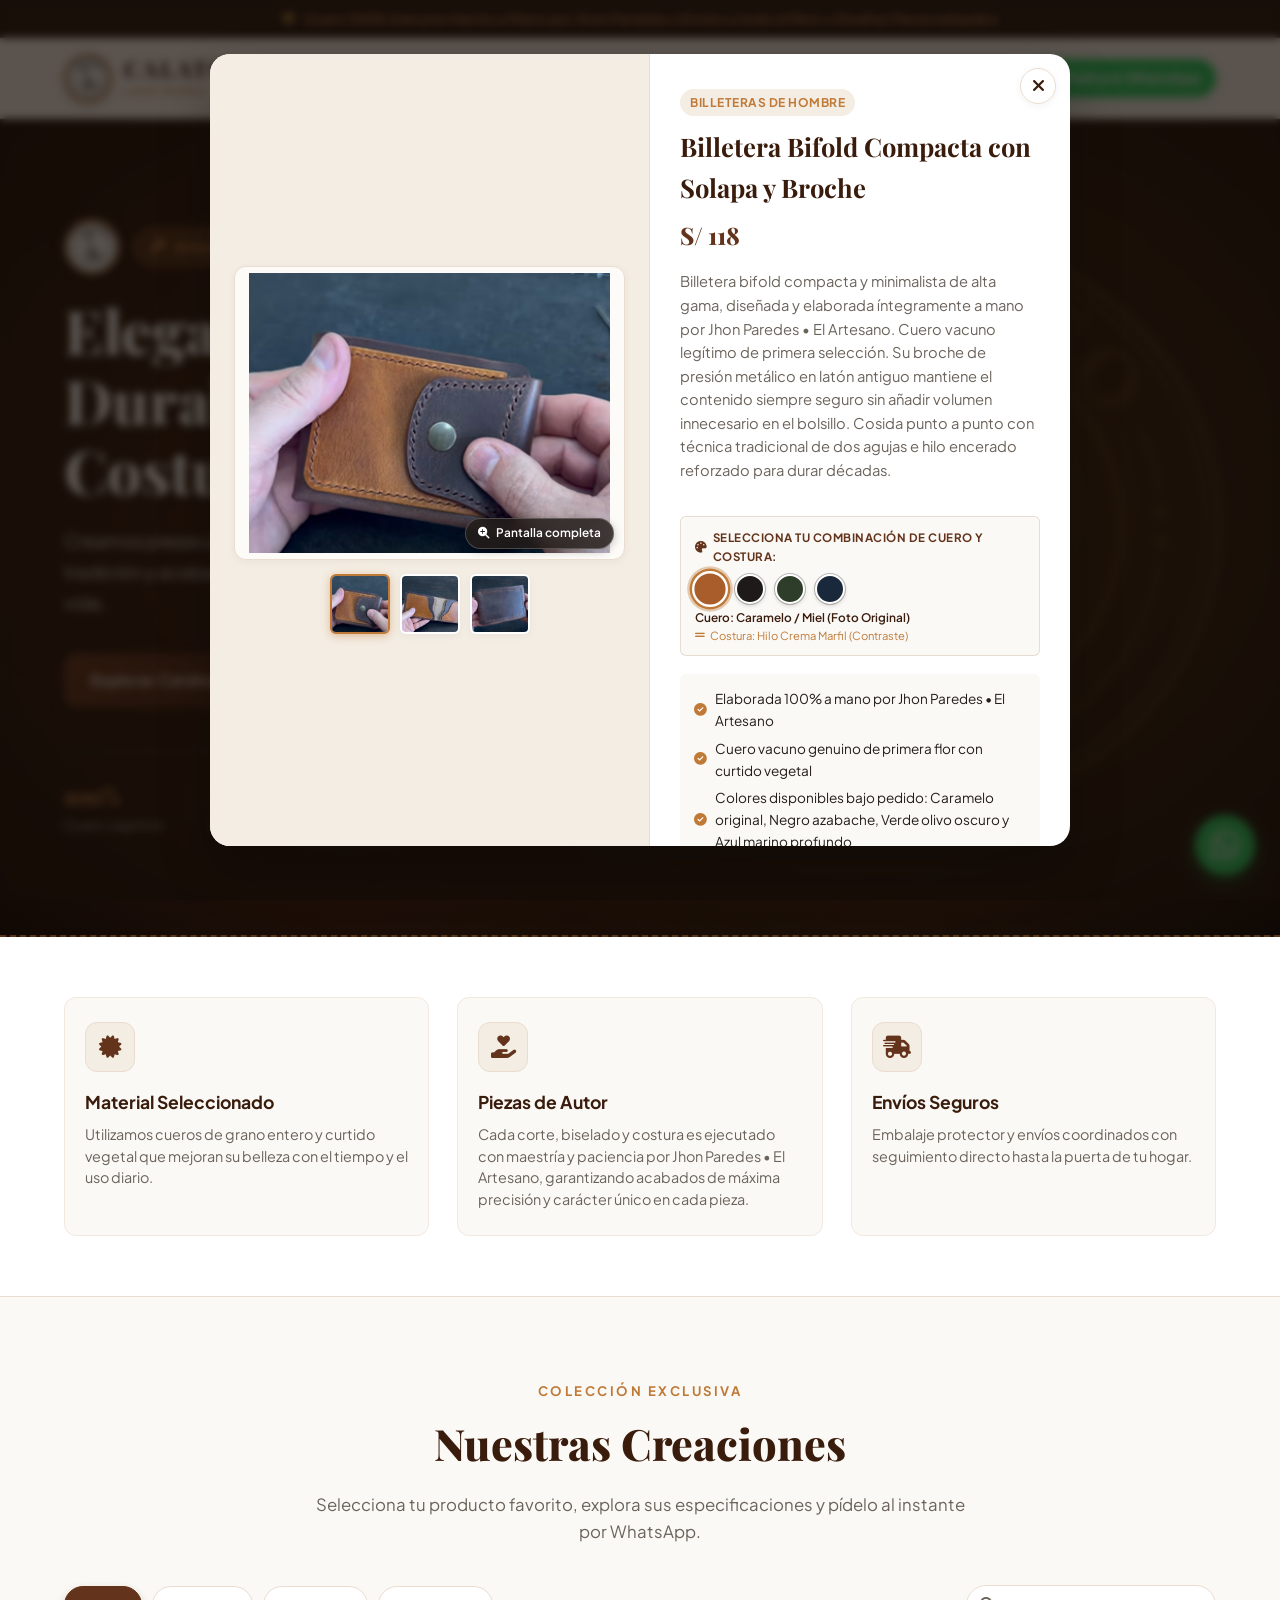
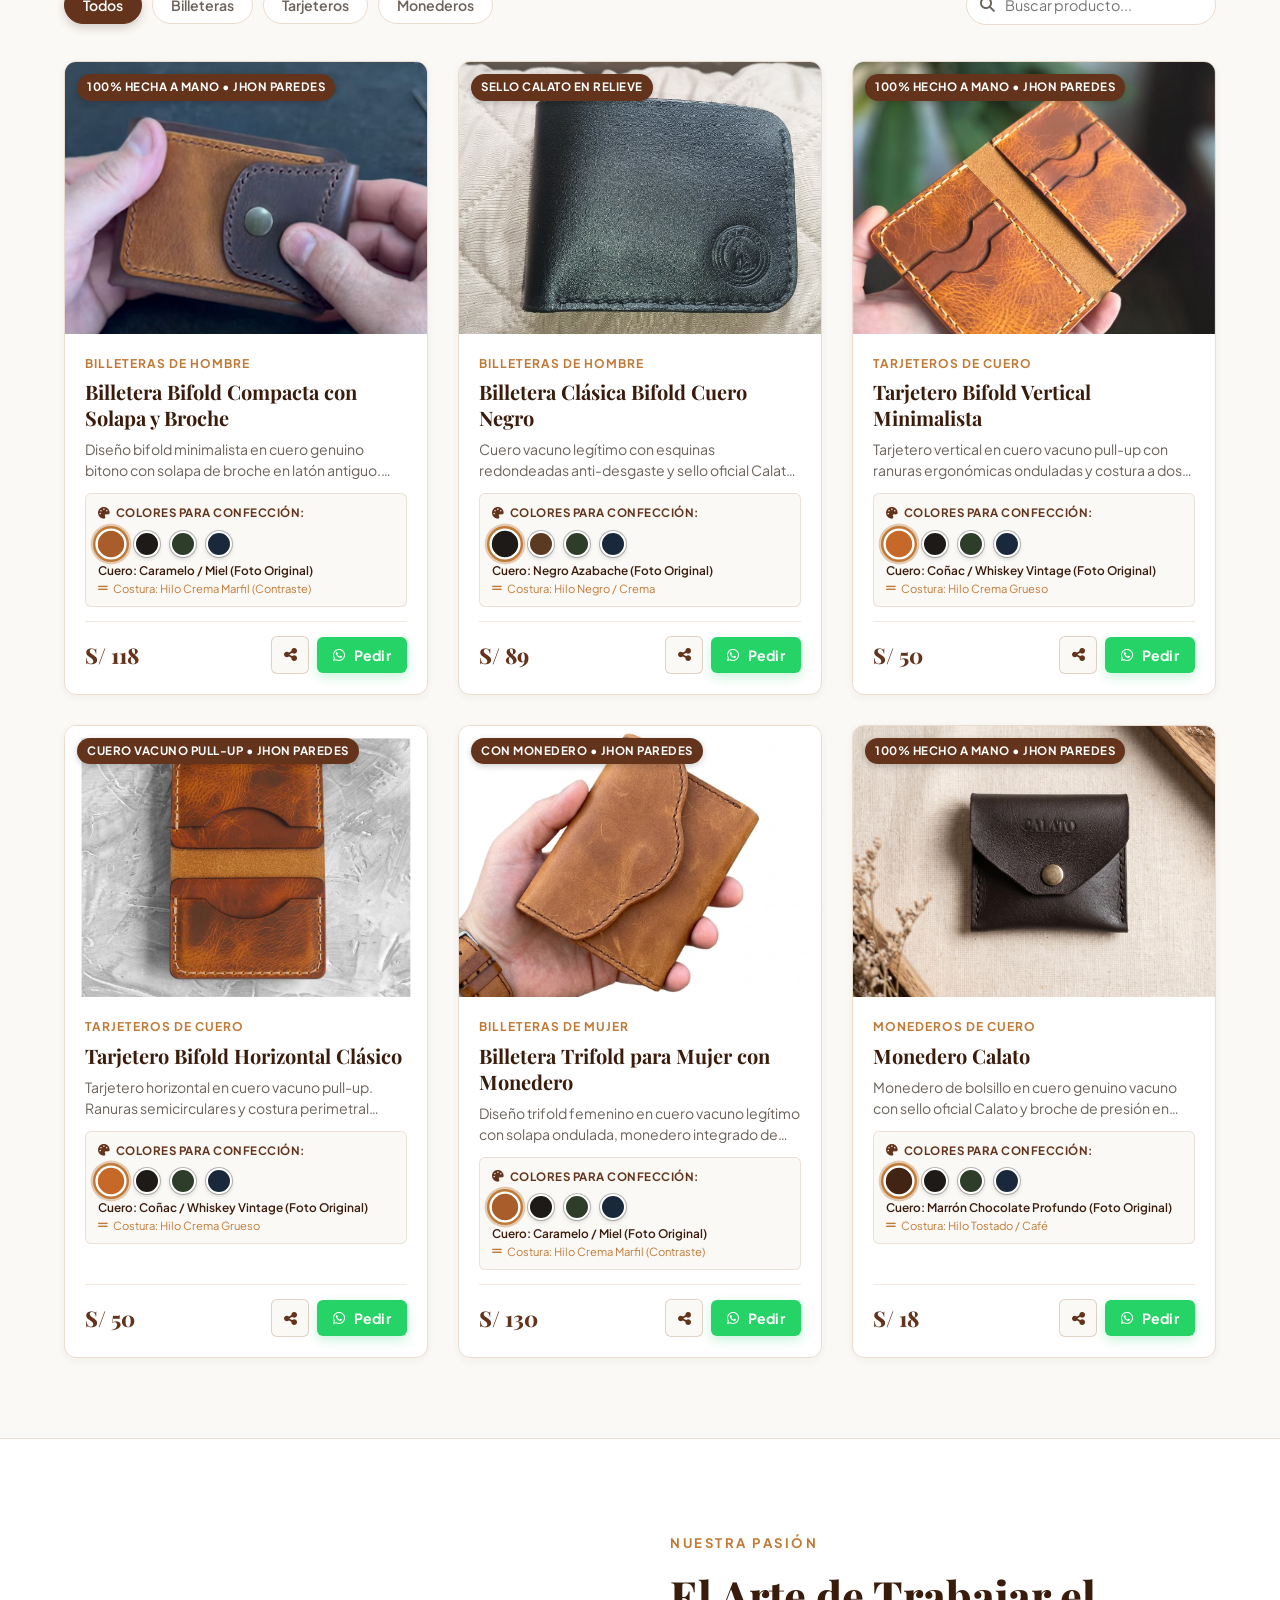
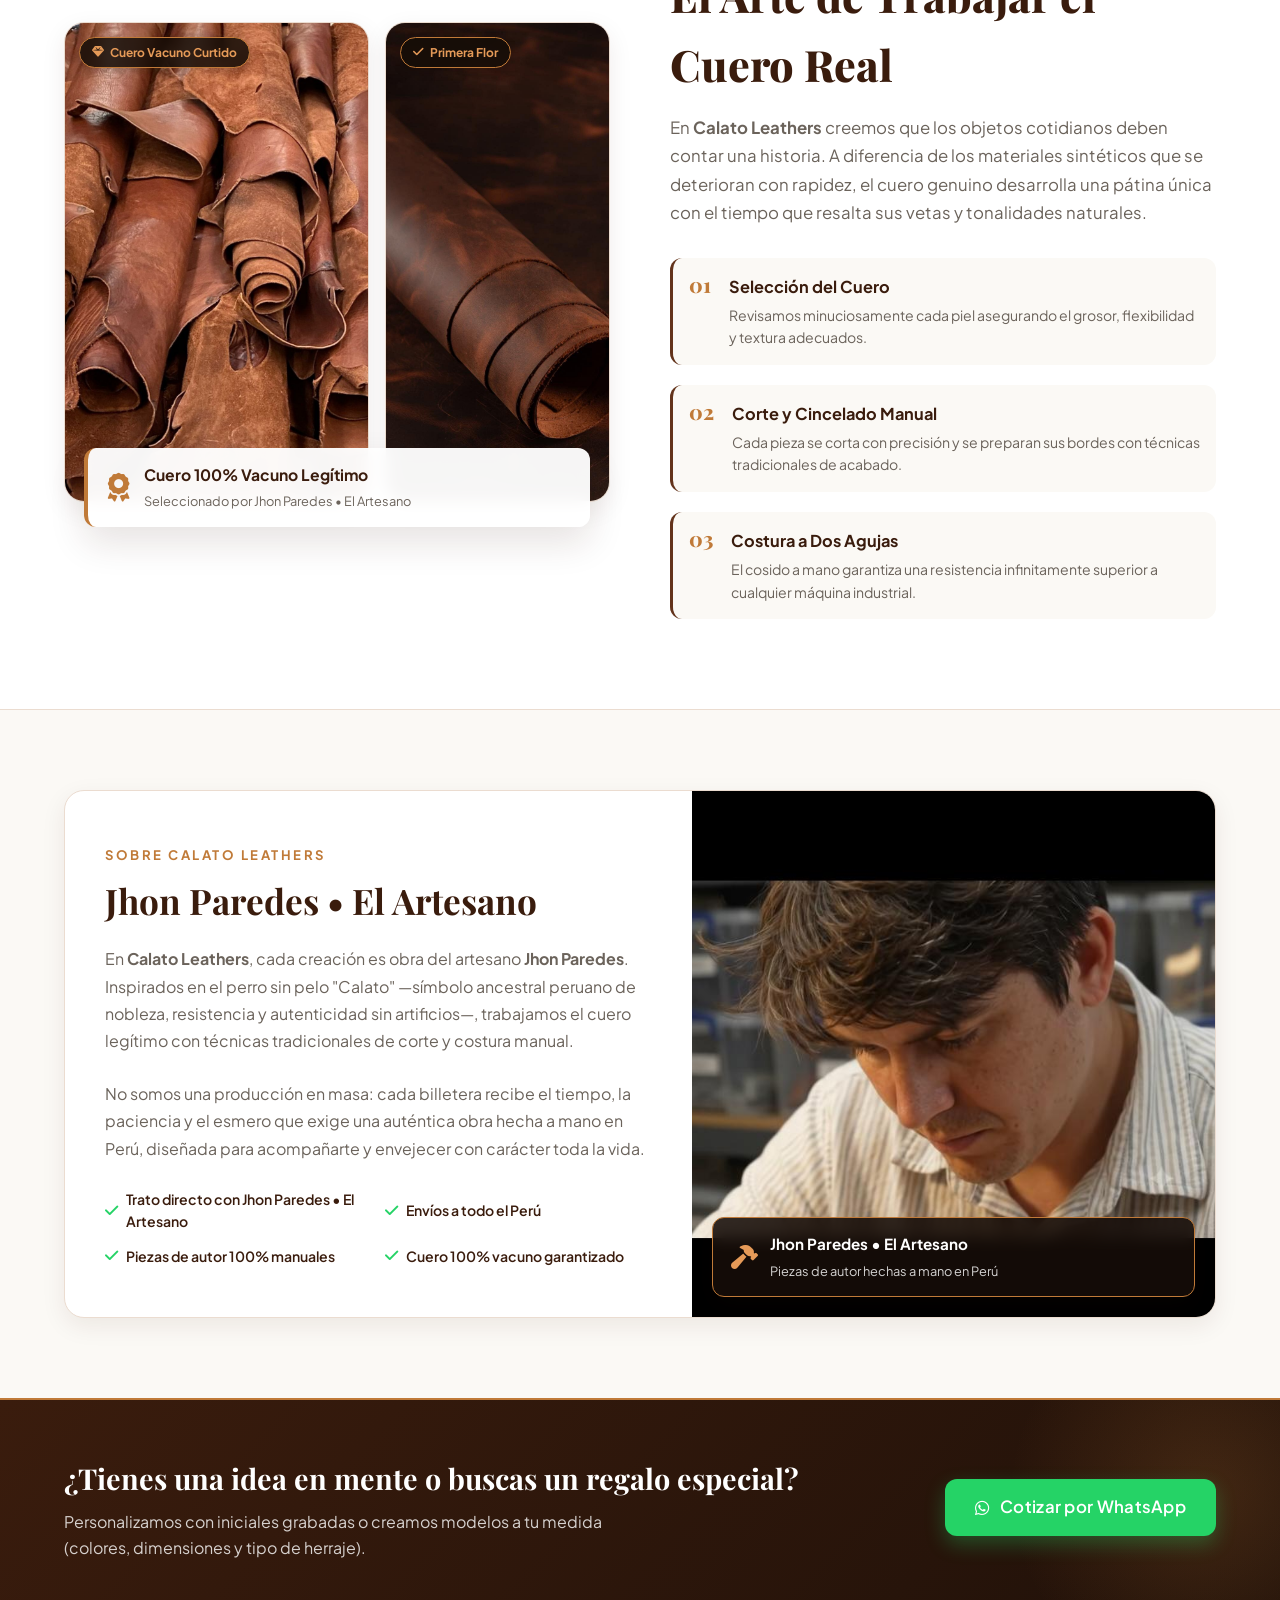
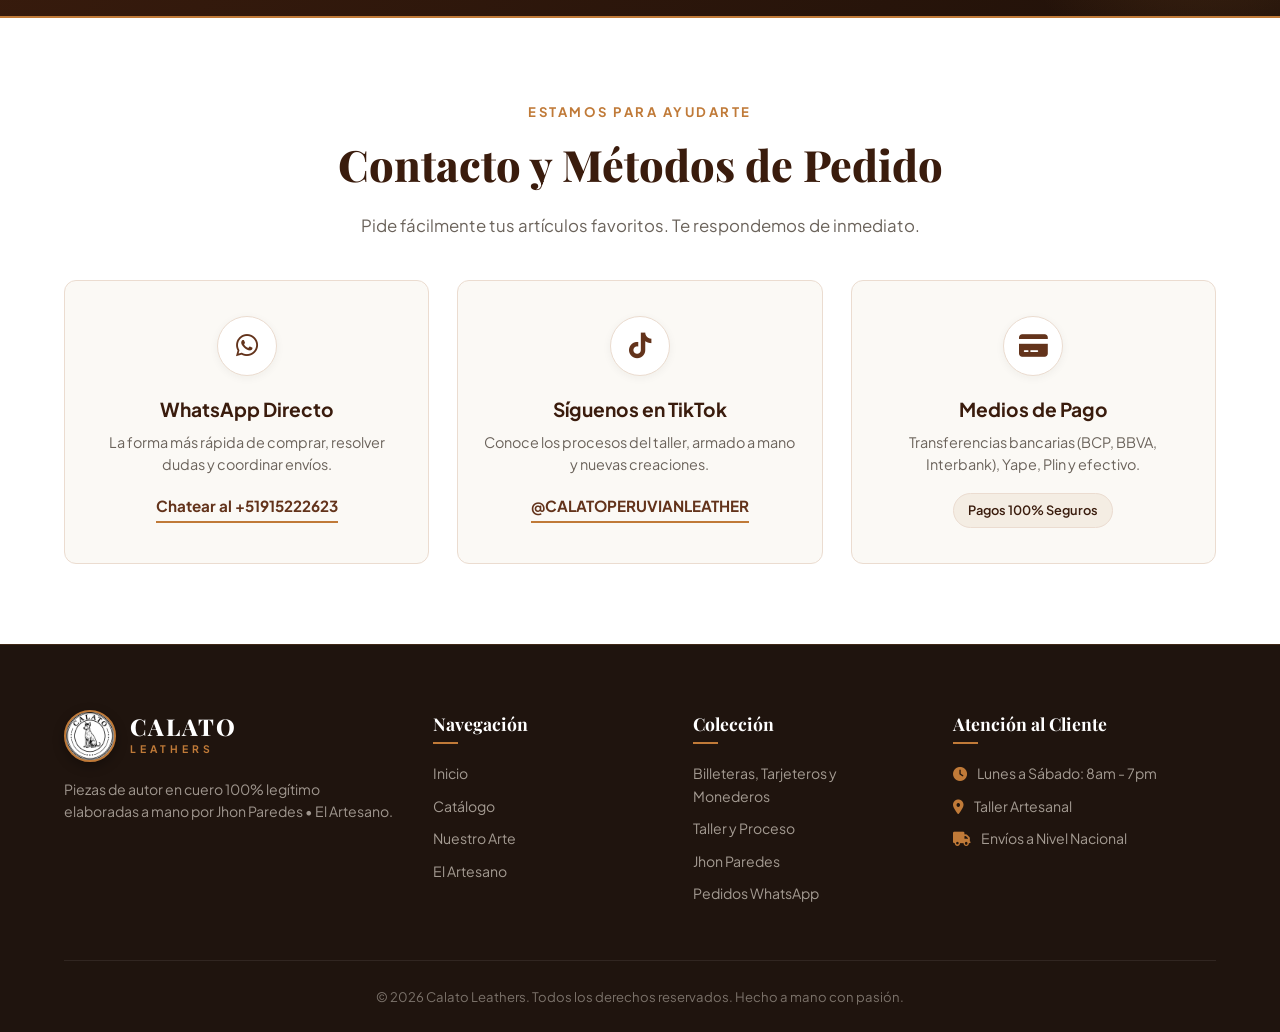
==== producto/billetera-bifold-broche/index.html @ fbdff656 "Quitar emblema de og:image en index.html y agregar paginas de producto con foto real para WhatsApp" ====
<!DOCTYPE html>
<html lang="es">
<head>
  <meta charset="UTF-8">
  <meta name="viewport" content="width=device-width, initial-scale=1.0">
  <title>Billetera Bifold Compacta con Solapa y Broche | Calato Leathers</title>
  <meta name="description" content="Diseño bifold minimalista en cuero genuino bitono con solapa de broche en latón antiguo. Hecha 100% a mano por Jhon Paredes • El Artesano. • Precio: S/ 118">

  <!-- Open Graph para WhatsApp y Redes Sociales con la FOTO REAL DEL PRODUCTO -->
  <meta property="og:type" content="product">
  <meta property="og:site_name" content="Calato Leathers">
  <meta property="og:title" content="Billetera Bifold Compacta con Solapa y Broche • Calato Leathers">
  <meta property="og:description" content="Diseño bifold minimalista en cuero genuino bitono con solapa de broche en latón antiguo. Hecha 100% a mano por Jhon Paredes • El Artesano. • Precio: S/ 118. Cuero 100% genuino hecho a mano por Jhon Paredes.">
  <meta property="og:image" content="https://jhonparedes-pyp.github.io/CalatoLeathers/assets/img/billetera-bifold-broche-frontal.png">
  <meta property="og:image:secure_url" content="https://jhonparedes-pyp.github.io/CalatoLeathers/assets/img/billetera-bifold-broche-frontal.png">
  <meta property="og:image:type" content="image/png">
  <meta property="og:image:alt" content="Billetera Bifold Compacta con Solapa y Broche">
  <meta property="og:url" content="https://jhonparedes-pyp.github.io/CalatoLeathers/producto/billetera-bifold-broche/">

  <!-- Twitter Cards -->
  <meta name="twitter:card" content="summary_large_image">
  <meta name="twitter:title" content="Billetera Bifold Compacta con Solapa y Broche • Calato Leathers">
  <meta name="twitter:description" content="Diseño bifold minimalista en cuero genuino bitono con solapa de broche en latón antiguo. Hecha 100% a mano por Jhon Paredes • El Artesano. • Precio: S/ 118">
  <meta name="twitter:image" content="https://jhonparedes-pyp.github.io/CalatoLeathers/assets/img/billetera-bifold-broche-frontal.png">

  <link rel="icon" type="image/jpeg" href="https://jhonparedes-pyp.github.io/CalatoLeathers/assets/img/logo-calato.jpg">

  <!-- Redirección automática inmediata al producto en la tienda -->
  <meta http-equiv="refresh" content="0; url=../../?producto=billetera-bifold-broche">
  <script>
    window.location.replace("../../?producto=billetera-bifold-broche");
  </script>
  <style>
    body {
      font-family: -apple-system, BlinkMacSystemFont, "Segoe UI", Roboto, sans-serif;
      background: #FAF7F2;
      color: #2C221E;
      display: flex;
      flex-direction: column;
      align-items: center;
      justify-content: center;
      min-height: 100vh;
      margin: 0;
      padding: 20px;
      box-sizing: border-box;
      text-align: center;
    }
    .card {
      background: white;
      border-radius: 16px;
      padding: 24px;
      max-width: 380px;
      box-shadow: 0 10px 25px rgba(0,0,0,0.08);
      border: 1px solid #EBE5DF;
    }
    img {
      max-width: 100%;
      height: auto;
      border-radius: 12px;
      margin-bottom: 16px;
    }
    h1 {
      font-size: 1.25rem;
      margin: 0 0 8px 0;
      color: #2C221E;
    }
    p {
      color: #6E6259;
      font-size: 0.95rem;
      margin: 0 0 16px 0;
    }
    .price {
      font-size: 1.4rem;
      font-weight: 700;
      color: #A85D2A;
      margin-bottom: 16px;
    }
    .btn {
      display: inline-block;
      background: #A85D2A;
      color: white;
      text-decoration: none;
      padding: 12px 24px;
      border-radius: 8px;
      font-weight: 600;
      transition: background 0.2s;
    }
    .btn:hover {
      background: #8F4C1F;
    }
  </style>
</head>
<body>
  <div class="card">
    <img src="https://jhonparedes-pyp.github.io/CalatoLeathers/assets/img/billetera-bifold-broche-frontal.png" alt="Billetera Bifold Compacta con Solapa y Broche">
    <h1>Billetera Bifold Compacta con Solapa y Broche</h1>
    <div class="price">S/ 118</div>
    <p>Diseño bifold minimalista en cuero genuino bitono con solapa de broche en latón antiguo. Hecha 100% a mano por Jhon Paredes • El Artesano.</p>
    <a class="btn" href="../../?producto=billetera-bifold-broche">Ver en Calato Leathers</a>
  </div>
</body>
</html>
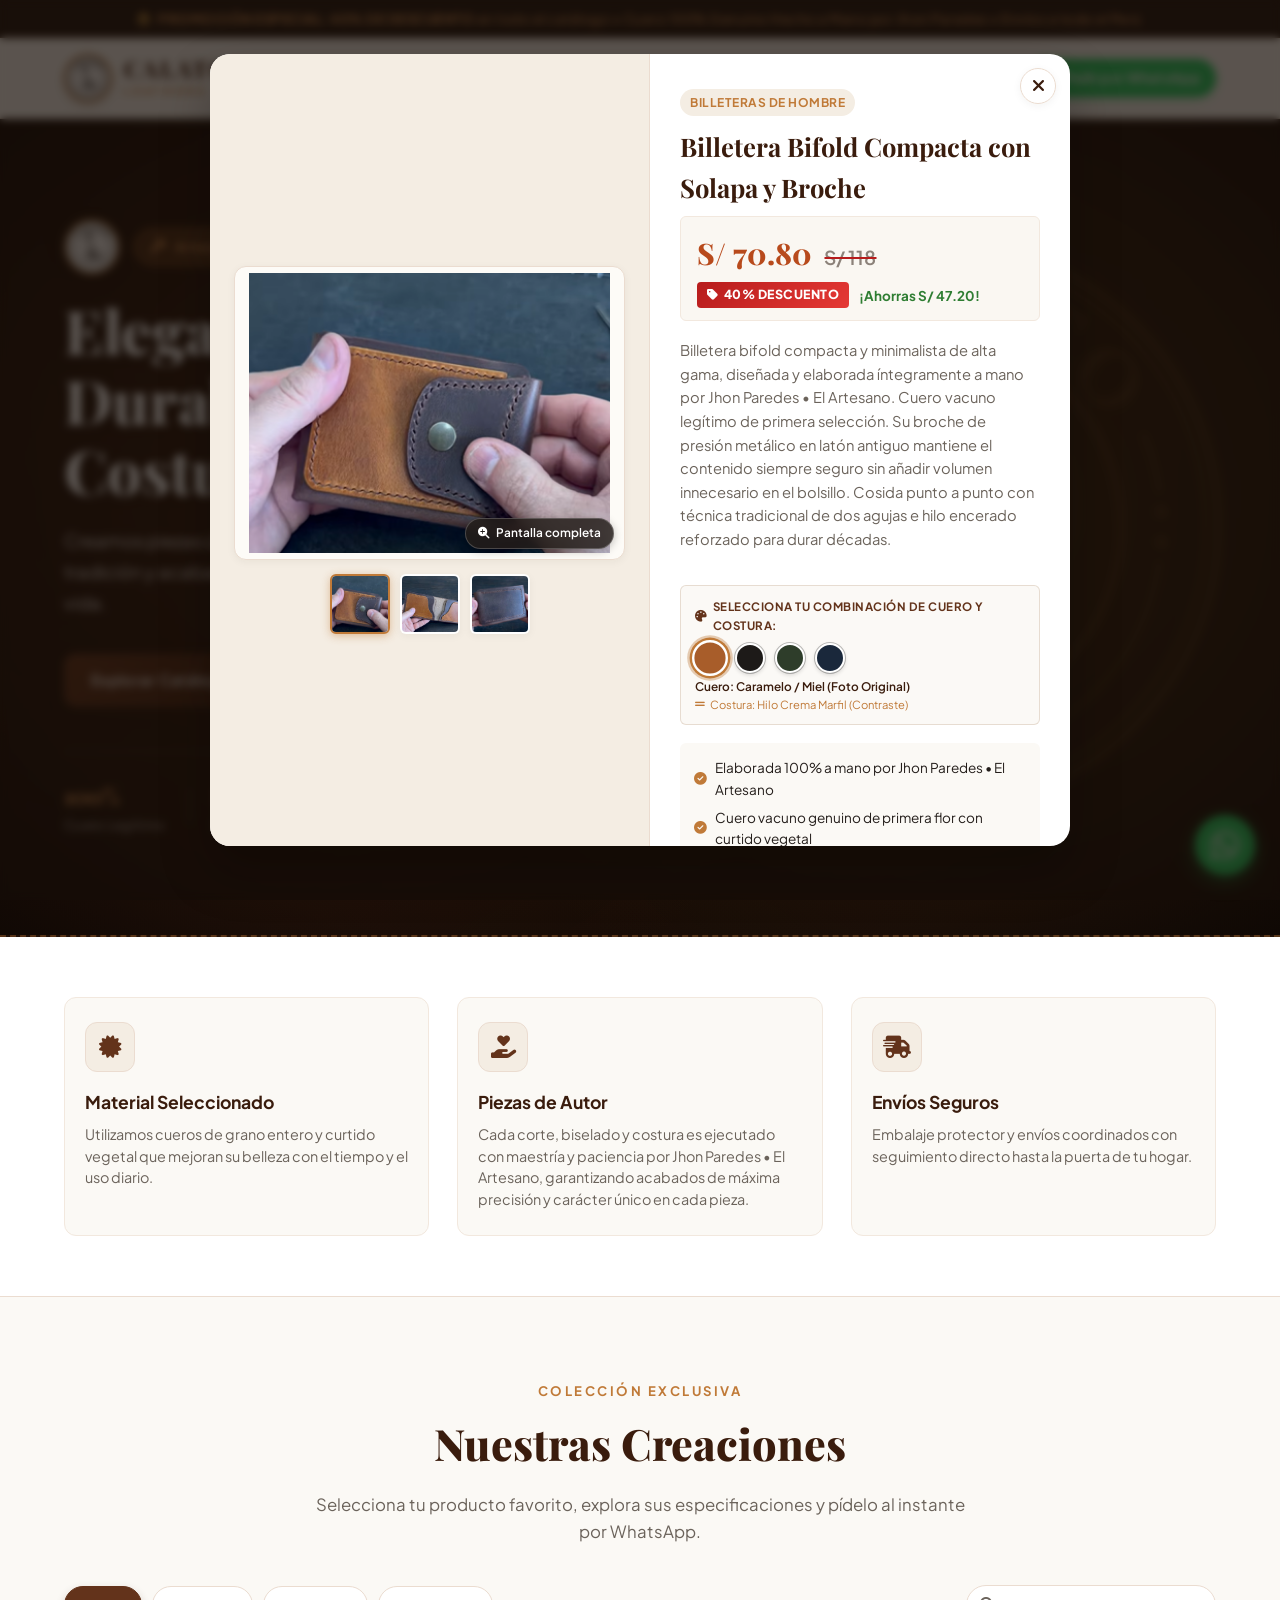
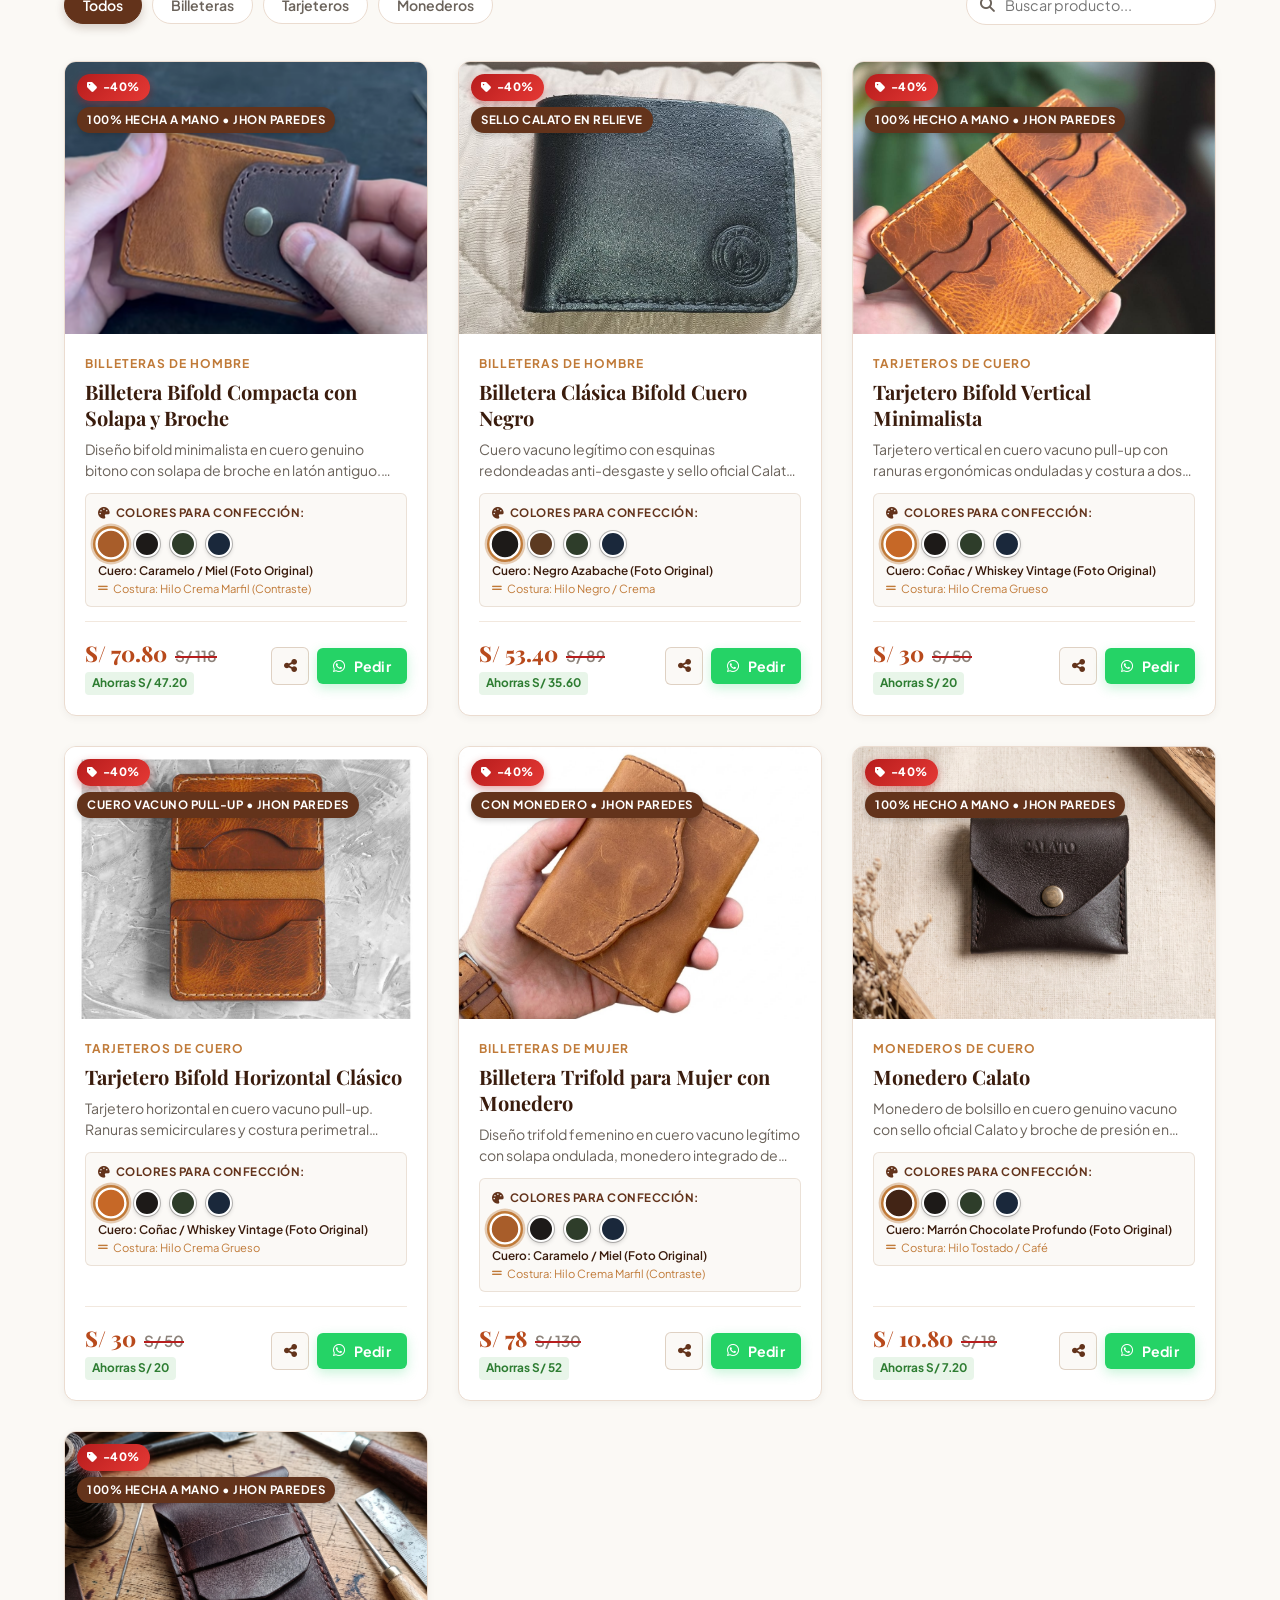
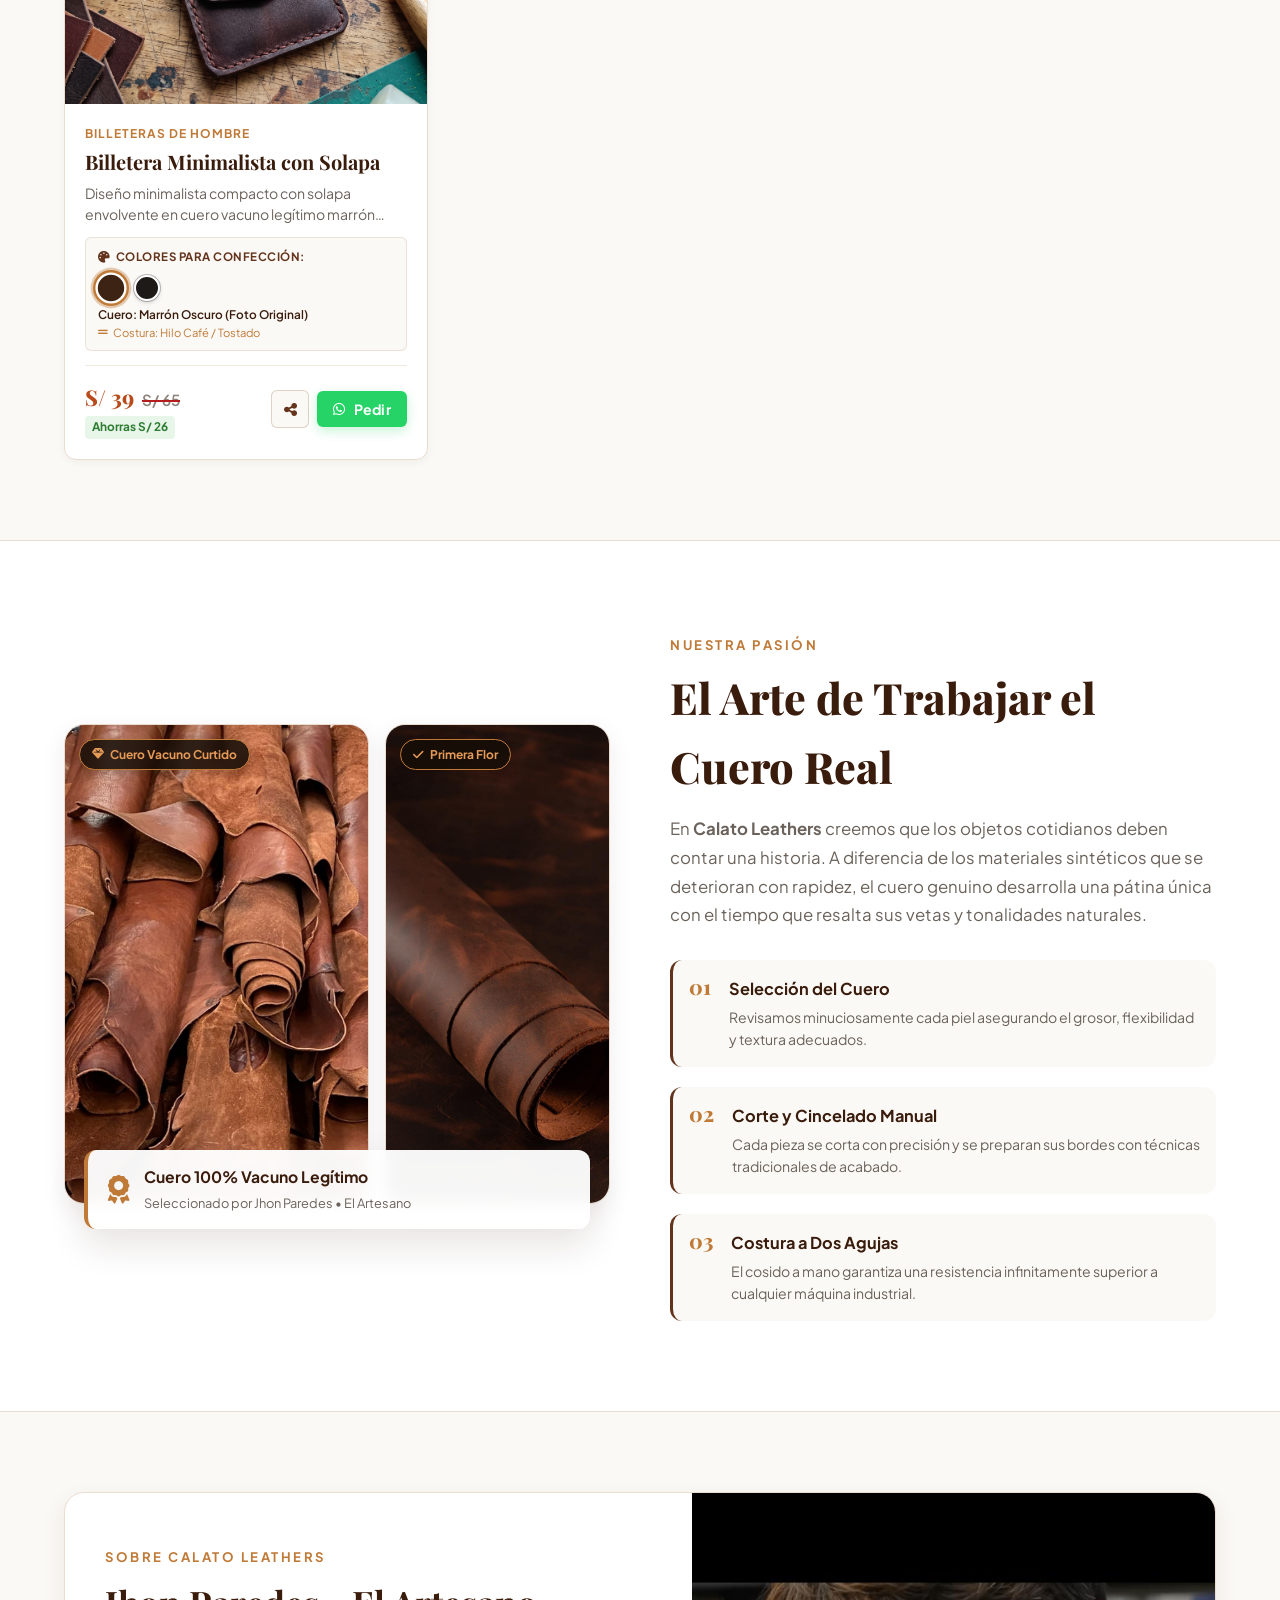
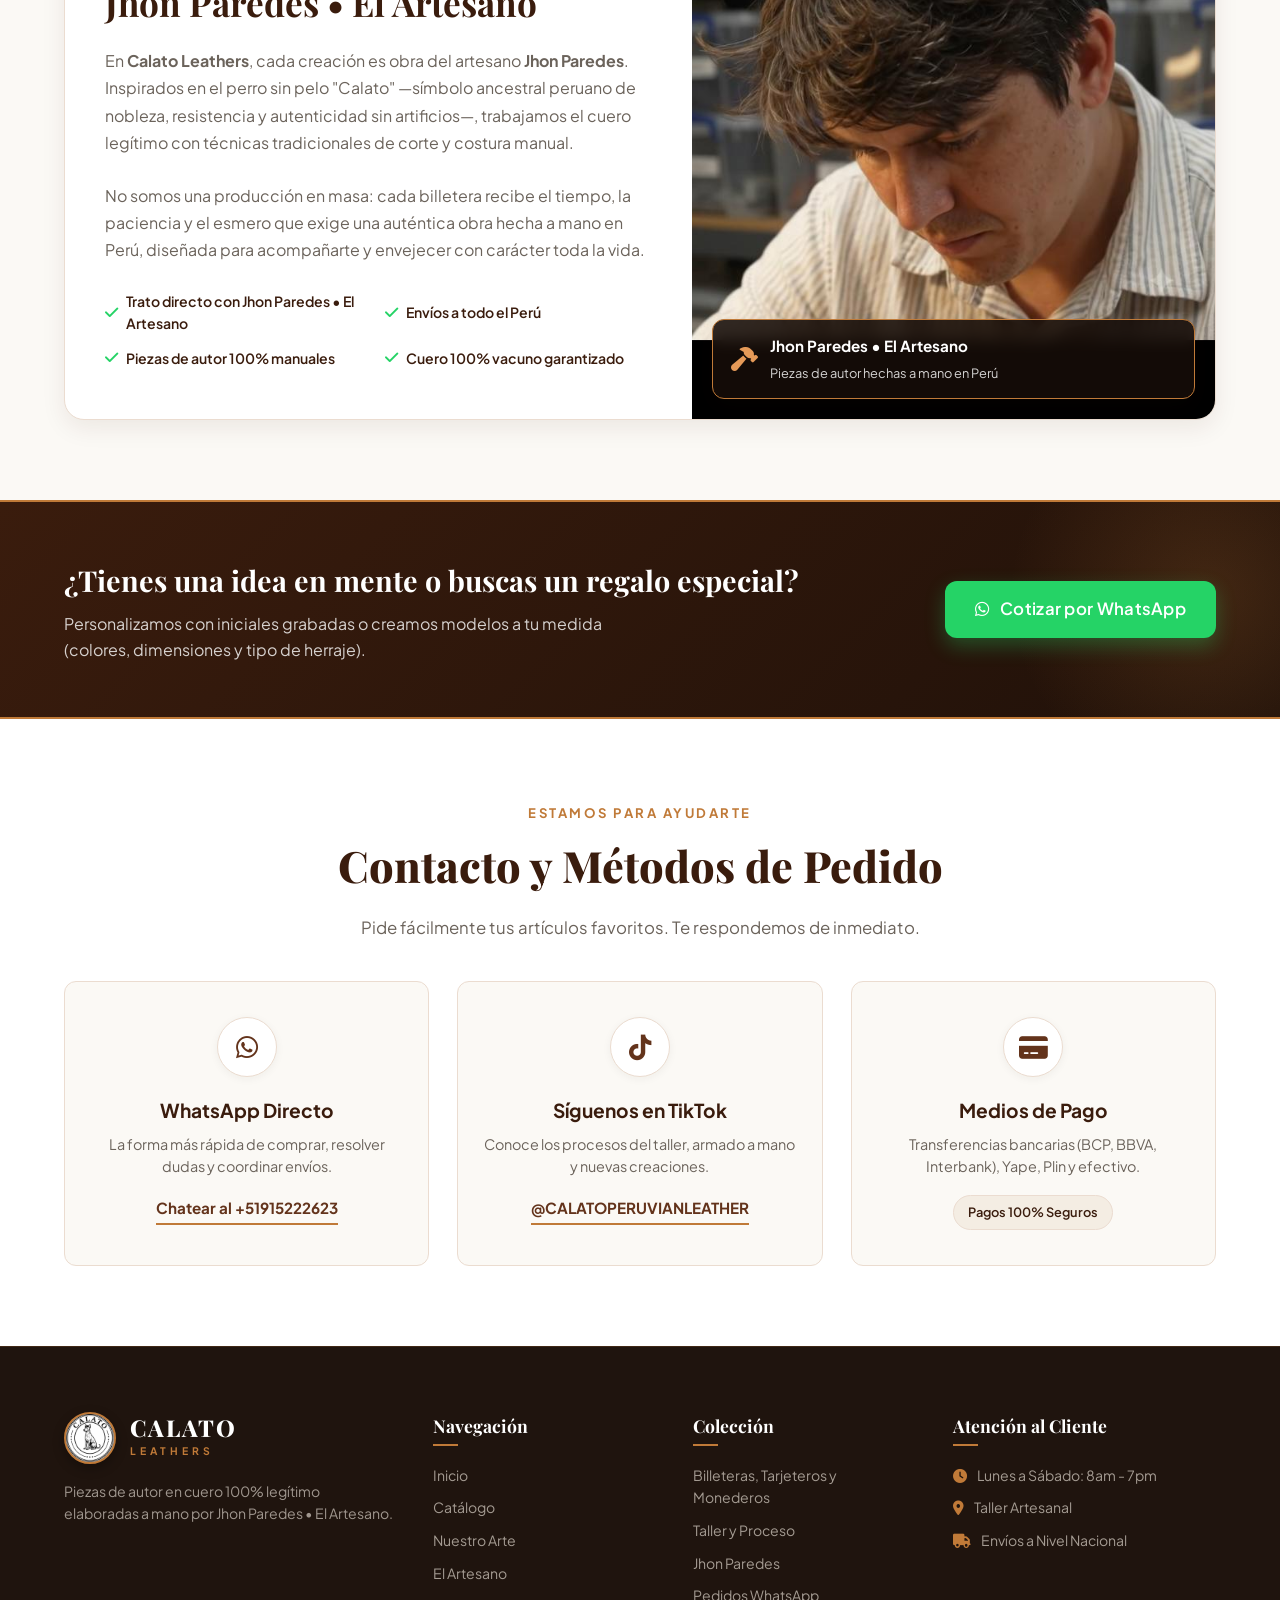
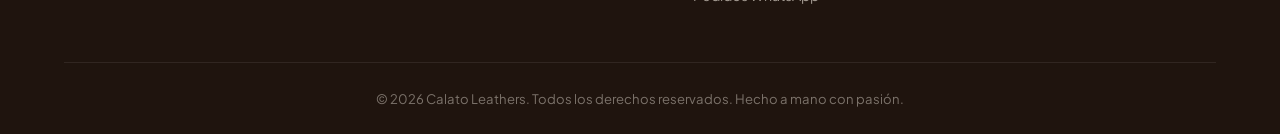
==== commit 1894edea: "Agregar nuevo producto Billetera Minimalista con Solapa e implementar campana 40% descuento con prec" ====
--- a/producto/billetera-bifold-broche/index.html
+++ b/producto/billetera-bifold-broche/index.html
@@ -4,13 +4,13 @@
   <meta charset="UTF-8">
   <meta name="viewport" content="width=device-width, initial-scale=1.0">
   <title>Billetera Bifold Compacta con Solapa y Broche | Calato Leathers</title>
-  <meta name="description" content="Diseño bifold minimalista en cuero genuino bitono con solapa de broche en latón antiguo. Hecha 100% a mano por Jhon Paredes • El Artesano. • Precio: S/ 118">
+  <meta name="description" content="Diseño bifold minimalista en cuero genuino bitono con solapa de broche en latón antiguo. Hecha 100% a mano por Jhon Paredes • El Artesano. • Oferta: S/ 70.8 (Antes S/ 118 - 40% DSCTO)">
 
   <!-- Open Graph para WhatsApp y Redes Sociales con la FOTO REAL DEL PRODUCTO -->
   <meta property="og:type" content="product">
   <meta property="og:site_name" content="Calato Leathers">
   <meta property="og:title" content="Billetera Bifold Compacta con Solapa y Broche • Calato Leathers">
-  <meta property="og:description" content="Diseño bifold minimalista en cuero genuino bitono con solapa de broche en latón antiguo. Hecha 100% a mano por Jhon Paredes • El Artesano. • Precio: S/ 118. Cuero 100% genuino hecho a mano por Jhon Paredes.">
+  <meta property="og:description" content="Diseño bifold minimalista en cuero genuino bitono con solapa de broche en latón antiguo. Hecha 100% a mano por Jhon Paredes • El Artesano. • Oferta: S/ 70.8 (Antes S/ 118 - 40% DSCTO). Cuero 100% genuino hecho a mano por Jhon Paredes.">
   <meta property="og:image" content="https://jhonparedes-pyp.github.io/CalatoLeathers/assets/img/billetera-bifold-broche-frontal.png">
   <meta property="og:image:secure_url" content="https://jhonparedes-pyp.github.io/CalatoLeathers/assets/img/billetera-bifold-broche-frontal.png">
   <meta property="og:image:type" content="image/png">
@@ -20,7 +20,7 @@
   <!-- Twitter Cards -->
   <meta name="twitter:card" content="summary_large_image">
   <meta name="twitter:title" content="Billetera Bifold Compacta con Solapa y Broche • Calato Leathers">
-  <meta name="twitter:description" content="Diseño bifold minimalista en cuero genuino bitono con solapa de broche en latón antiguo. Hecha 100% a mano por Jhon Paredes • El Artesano. • Precio: S/ 118">
+  <meta name="twitter:description" content="Diseño bifold minimalista en cuero genuino bitono con solapa de broche en latón antiguo. Hecha 100% a mano por Jhon Paredes • El Artesano. • Oferta: S/ 70.8 (Antes S/ 118 - 40% DSCTO)">
   <meta name="twitter:image" content="https://jhonparedes-pyp.github.io/CalatoLeathers/assets/img/billetera-bifold-broche-frontal.png">
 
   <link rel="icon" type="image/jpeg" href="https://jhonparedes-pyp.github.io/CalatoLeathers/assets/img/logo-calato.jpg">
@@ -52,6 +52,19 @@
       max-width: 380px;
       box-shadow: 0 10px 25px rgba(0,0,0,0.08);
       border: 1px solid #EBE5DF;
+      position: relative;
+    }
+    .badge {
+      position: absolute;
+      top: 16px;
+      left: 16px;
+      background: #B71C1C;
+      color: white;
+      font-weight: 800;
+      font-size: 0.75rem;
+      padding: 4px 10px;
+      border-radius: 20px;
+      letter-spacing: 0.5px;
     }
     img {
       max-width: 100%;
@@ -69,11 +82,23 @@
       font-size: 0.95rem;
       margin: 0 0 16px 0;
     }
-    .price {
-      font-size: 1.4rem;
-      font-weight: 700;
-      color: #A85D2A;
+    .pricing {
+      display: flex;
+      align-items: baseline;
+      justify-content: center;
+      gap: 10px;
       margin-bottom: 16px;
+    }
+    .price-curr {
+      font-size: 1.6rem;
+      font-weight: 800;
+      color: #B84A1C;
+    }
+    .price-orig {
+      font-size: 1.1rem;
+      color: #8C827A;
+      text-decoration: line-through;
+      font-weight: 600;
     }
     .btn {
       display: inline-block;
@@ -92,9 +117,13 @@
 </head>
 <body>
   <div class="card">
+    <span class="badge">-40% DSCTO</span>
     <img src="https://jhonparedes-pyp.github.io/CalatoLeathers/assets/img/billetera-bifold-broche-frontal.png" alt="Billetera Bifold Compacta con Solapa y Broche">
     <h1>Billetera Bifold Compacta con Solapa y Broche</h1>
-    <div class="price">S/ 118</div>
+    <div class="pricing">
+      <span class="price-curr">S/ 70.8</span>
+      <span class="price-orig">S/ 118</span>
+    </div>
     <p>Diseño bifold minimalista en cuero genuino bitono con solapa de broche en latón antiguo. Hecha 100% a mano por Jhon Paredes • El Artesano.</p>
     <a class="btn" href="../../?producto=billetera-bifold-broche">Ver en Calato Leathers</a>
   </div>
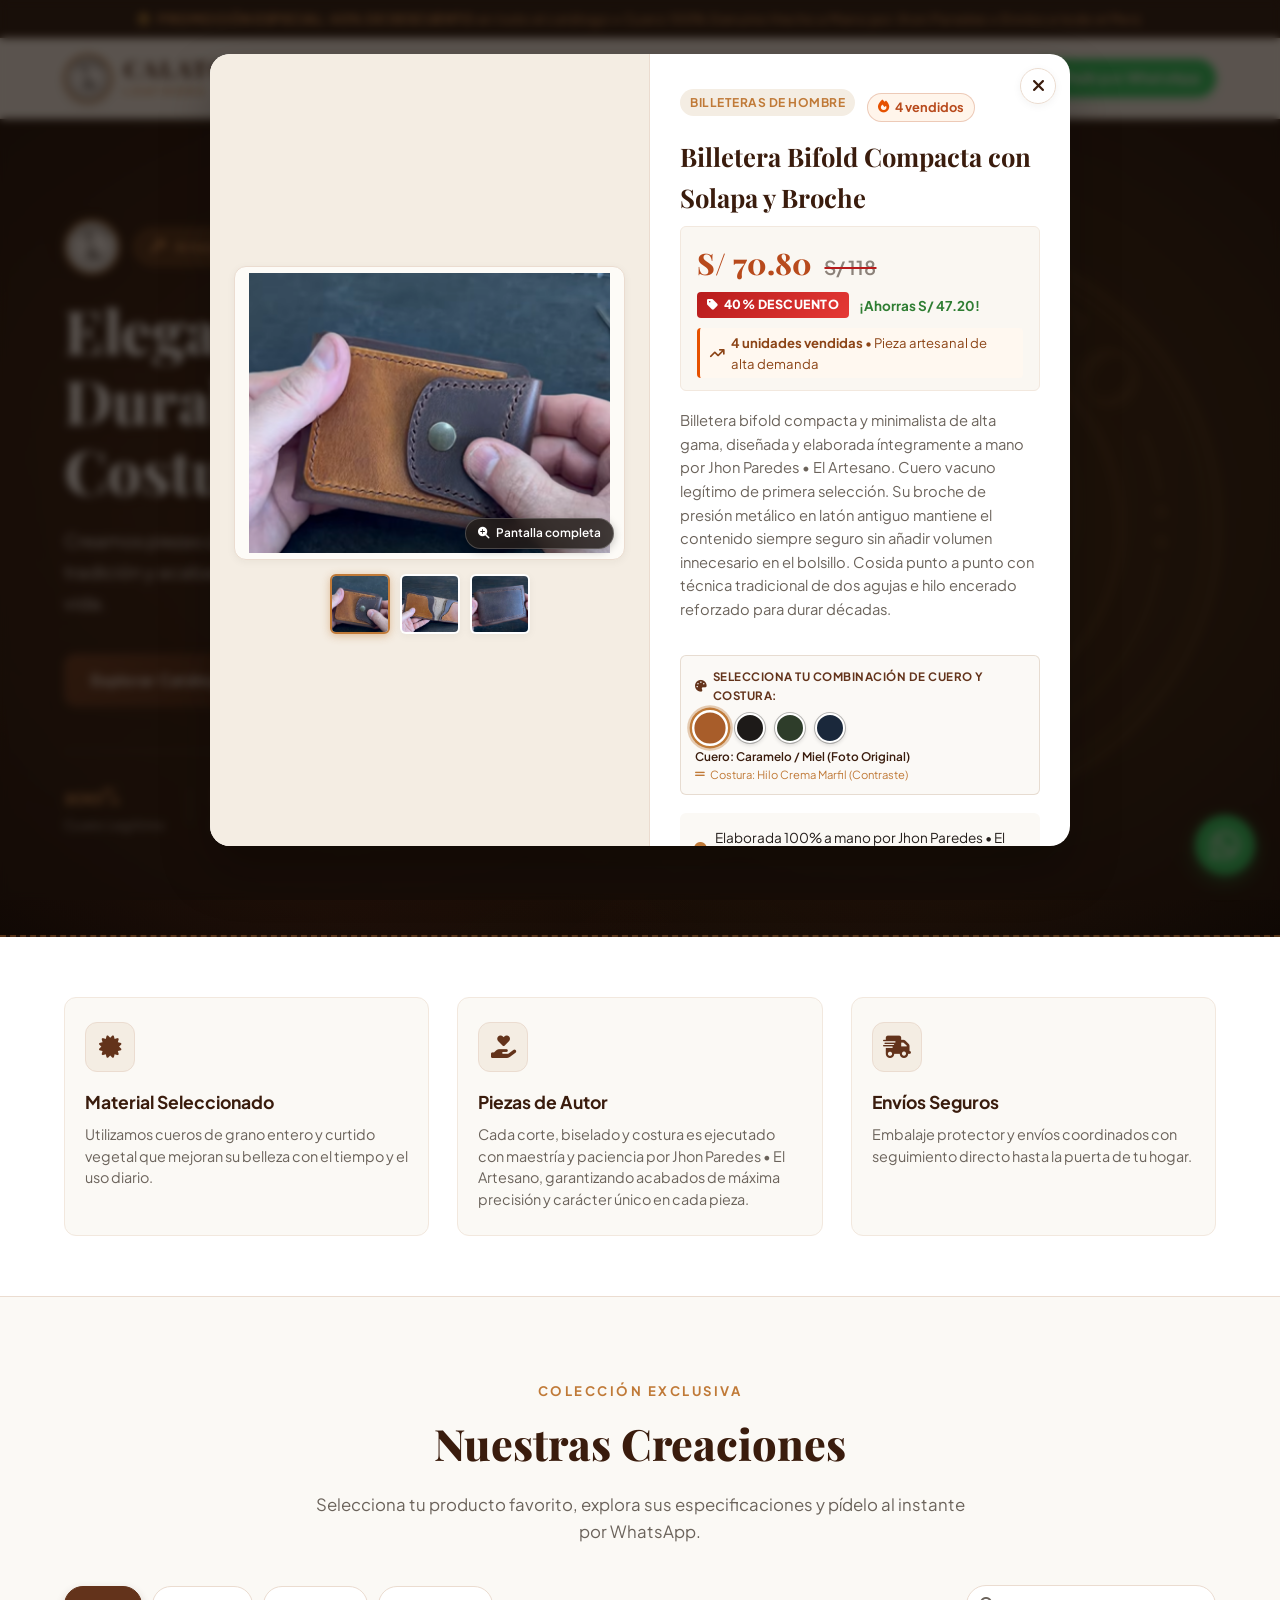
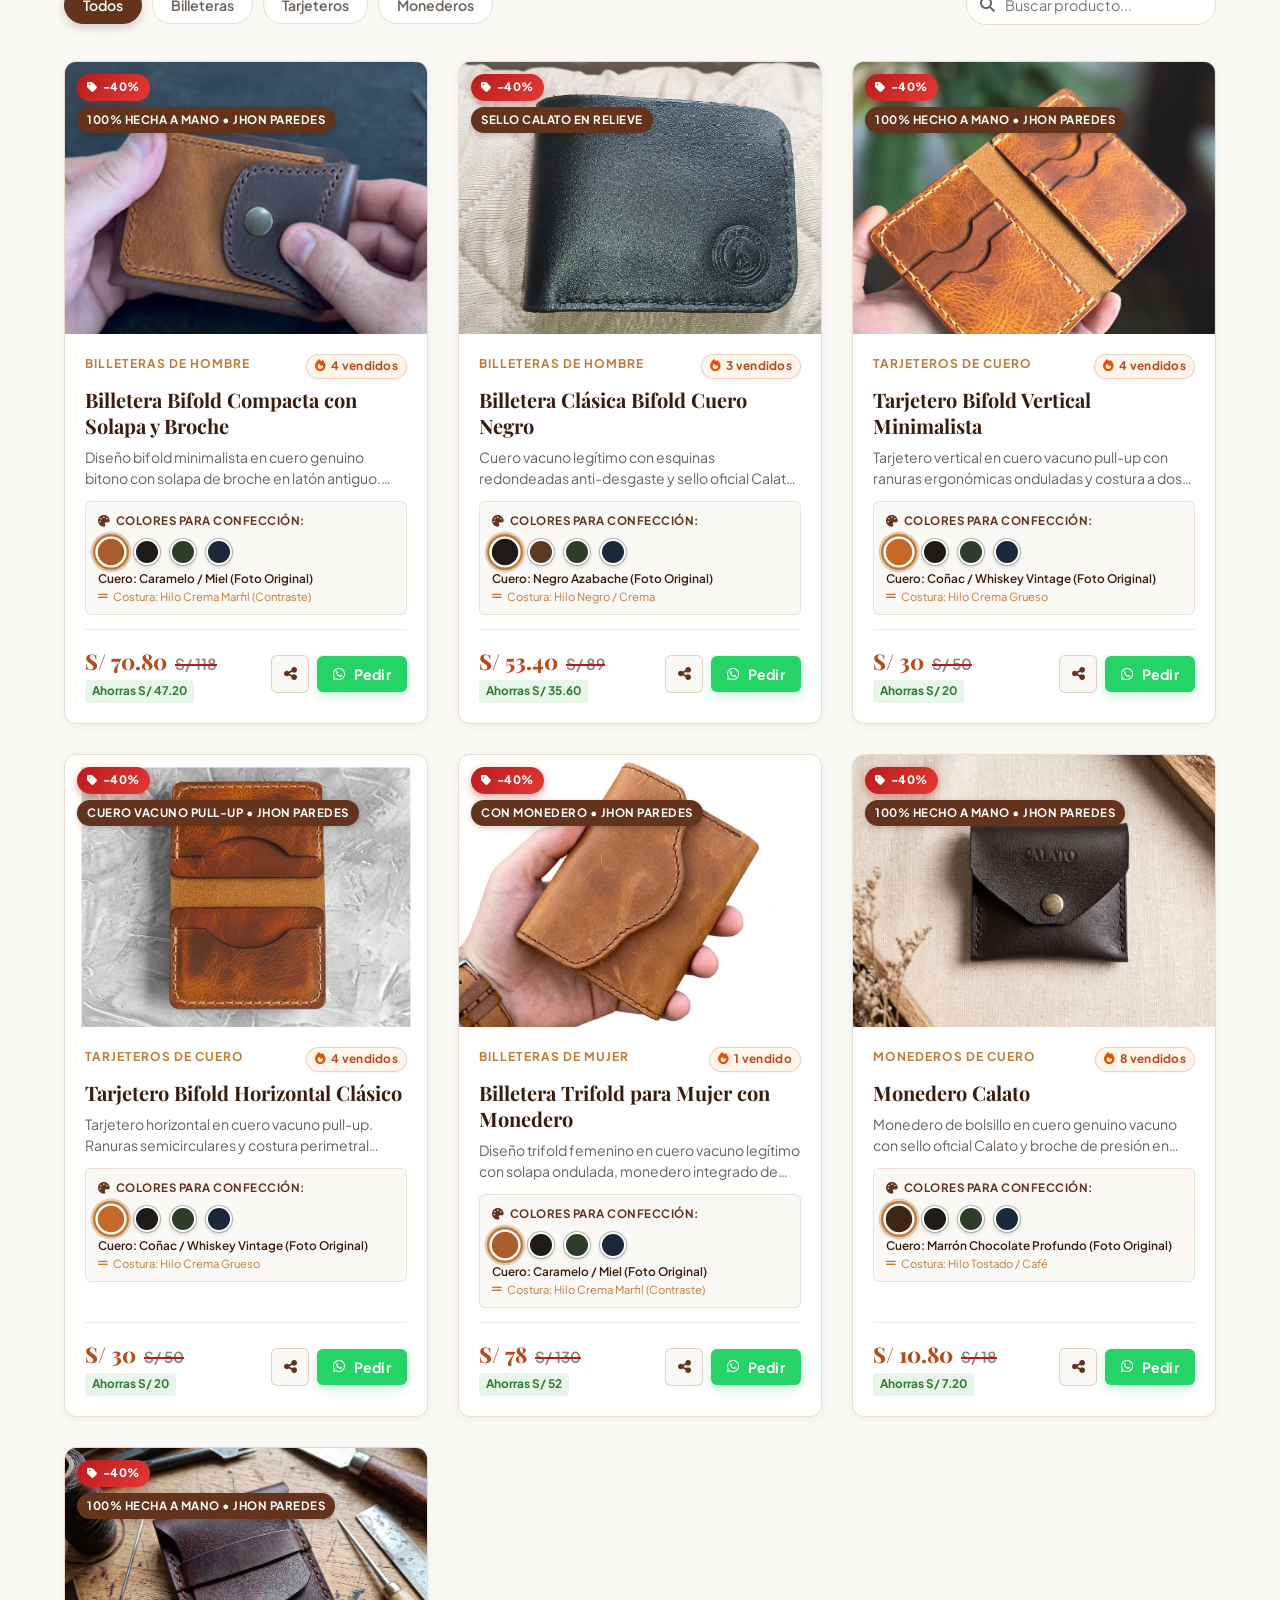
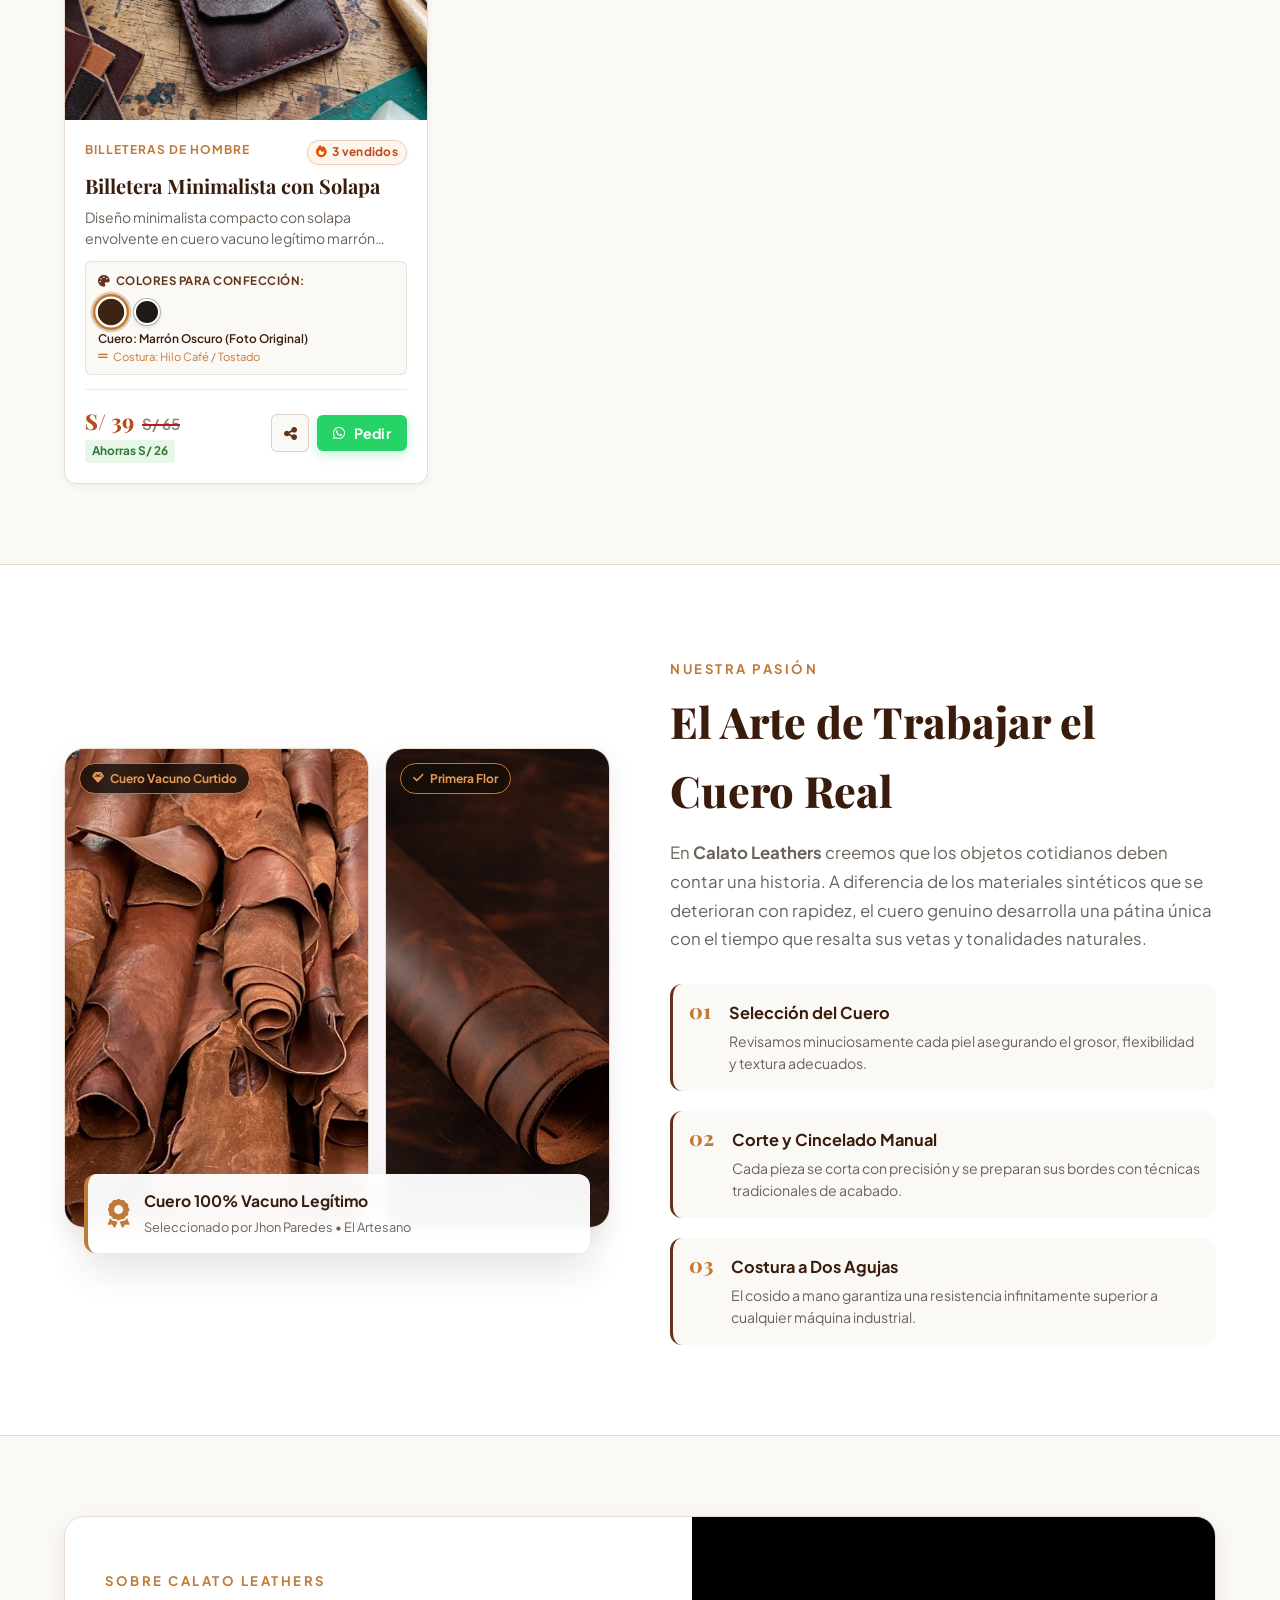
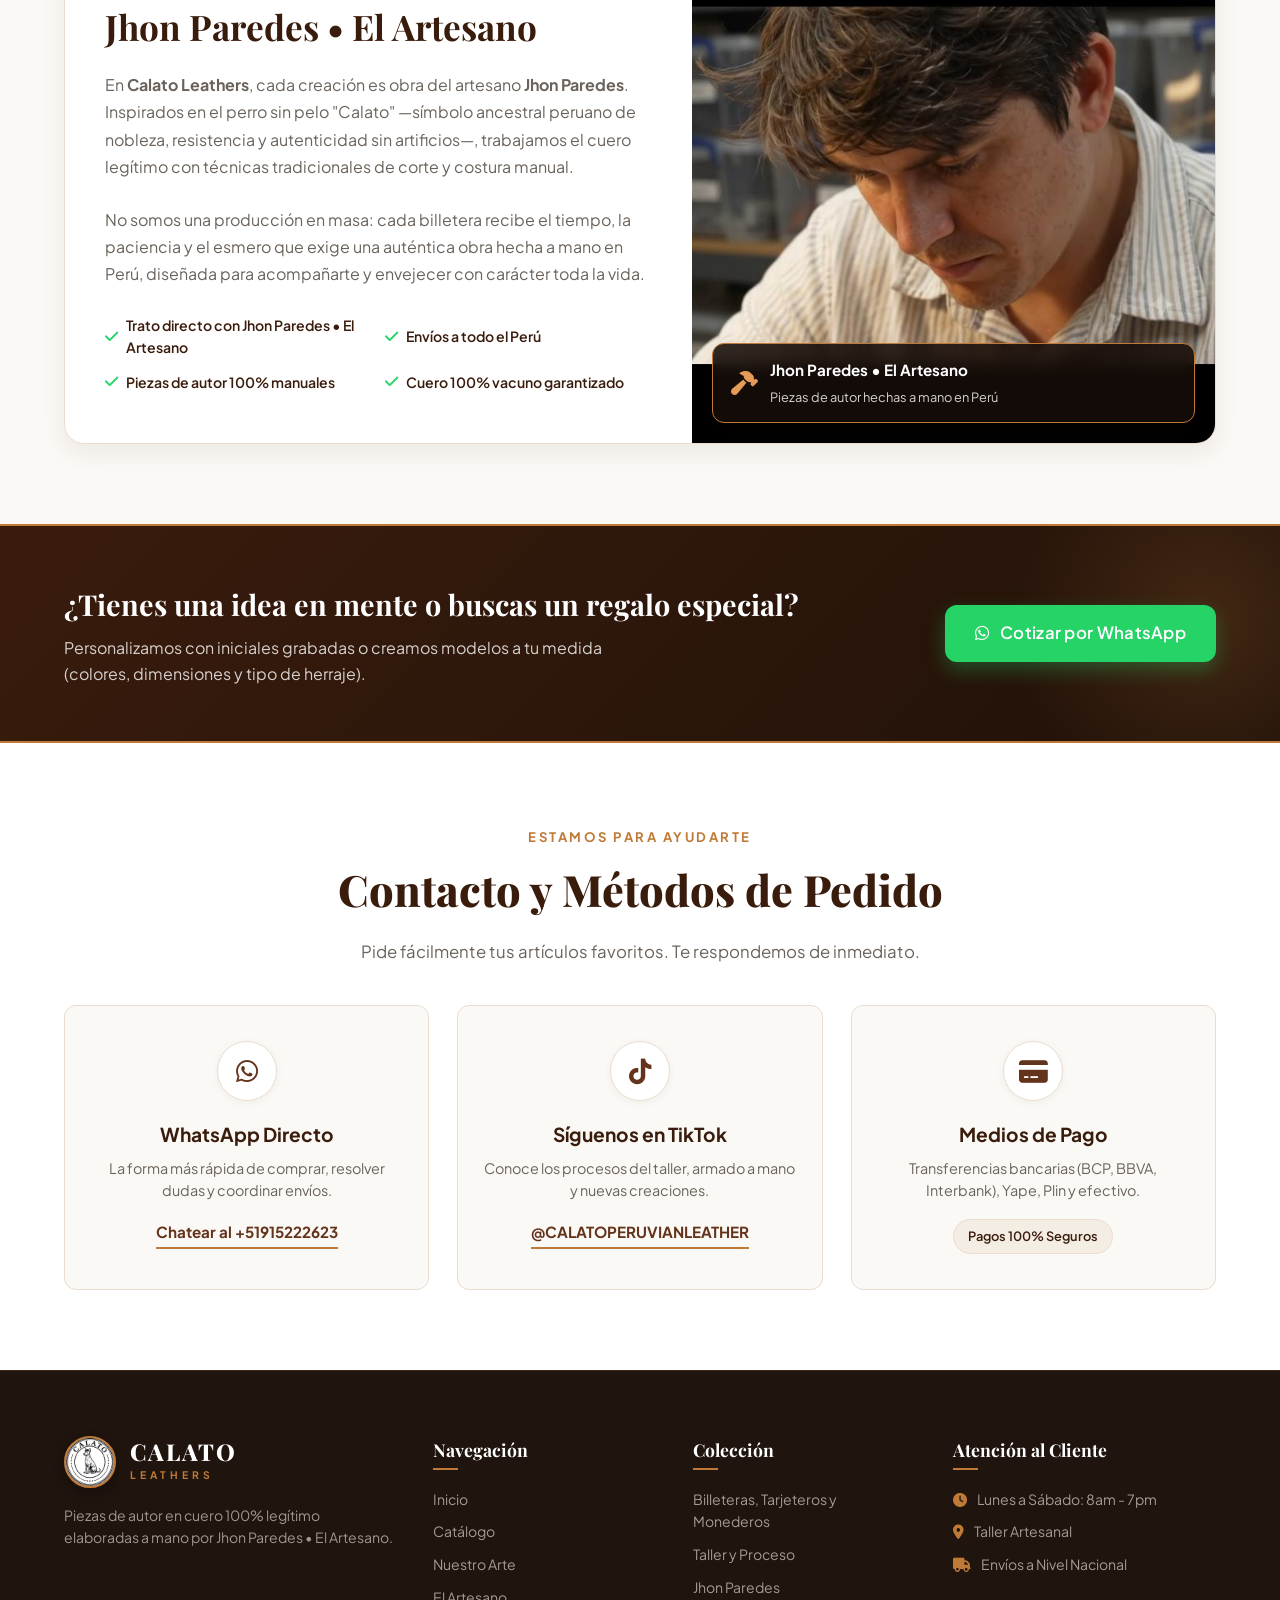
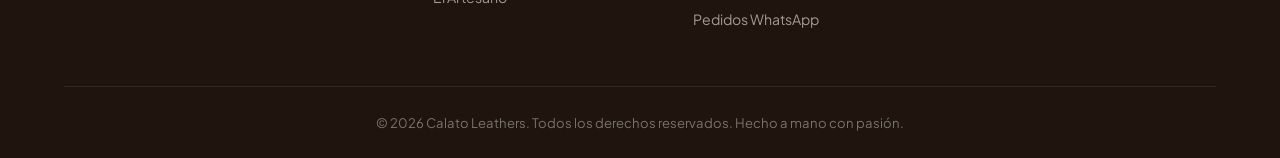
==== commit e059cf5c: "Agregar contador de ventas a un costado de cada producto como estrategia de prueba social" ====
--- a/producto/billetera-bifold-broche/index.html
+++ b/producto/billetera-bifold-broche/index.html
@@ -4,13 +4,13 @@
   <meta charset="UTF-8">
   <meta name="viewport" content="width=device-width, initial-scale=1.0">
   <title>Billetera Bifold Compacta con Solapa y Broche | Calato Leathers</title>
-  <meta name="description" content="Diseño bifold minimalista en cuero genuino bitono con solapa de broche en latón antiguo. Hecha 100% a mano por Jhon Paredes • El Artesano. • Oferta: S/ 70.8 (Antes S/ 118 - 40% DSCTO)">
+  <meta name="description" content="Diseño bifold minimalista en cuero genuino bitono con solapa de broche en latón antiguo. Hecha 100% a mano por Jhon Paredes • El Artesano. • Oferta: S/ 70.8 (Antes S/ 118 - 40% DSCTO) • 🔥 4 vendidos">
 
   <!-- Open Graph para WhatsApp y Redes Sociales con la FOTO REAL DEL PRODUCTO -->
   <meta property="og:type" content="product">
   <meta property="og:site_name" content="Calato Leathers">
   <meta property="og:title" content="Billetera Bifold Compacta con Solapa y Broche • Calato Leathers">
-  <meta property="og:description" content="Diseño bifold minimalista en cuero genuino bitono con solapa de broche en latón antiguo. Hecha 100% a mano por Jhon Paredes • El Artesano. • Oferta: S/ 70.8 (Antes S/ 118 - 40% DSCTO). Cuero 100% genuino hecho a mano por Jhon Paredes.">
+  <meta property="og:description" content="Diseño bifold minimalista en cuero genuino bitono con solapa de broche en latón antiguo. Hecha 100% a mano por Jhon Paredes • El Artesano. • Oferta: S/ 70.8 (Antes S/ 118 - 40% DSCTO) • 🔥 4 vendidos. Cuero 100% genuino hecho a mano por Jhon Paredes.">
   <meta property="og:image" content="https://jhonparedes-pyp.github.io/CalatoLeathers/assets/img/billetera-bifold-broche-frontal.png">
   <meta property="og:image:secure_url" content="https://jhonparedes-pyp.github.io/CalatoLeathers/assets/img/billetera-bifold-broche-frontal.png">
   <meta property="og:image:type" content="image/png">
@@ -20,7 +20,7 @@
   <!-- Twitter Cards -->
   <meta name="twitter:card" content="summary_large_image">
   <meta name="twitter:title" content="Billetera Bifold Compacta con Solapa y Broche • Calato Leathers">
-  <meta name="twitter:description" content="Diseño bifold minimalista en cuero genuino bitono con solapa de broche en latón antiguo. Hecha 100% a mano por Jhon Paredes • El Artesano. • Oferta: S/ 70.8 (Antes S/ 118 - 40% DSCTO)">
+  <meta name="twitter:description" content="Diseño bifold minimalista en cuero genuino bitono con solapa de broche en latón antiguo. Hecha 100% a mano por Jhon Paredes • El Artesano. • Oferta: S/ 70.8 (Antes S/ 118 - 40% DSCTO) • 🔥 4 vendidos">
   <meta name="twitter:image" content="https://jhonparedes-pyp.github.io/CalatoLeathers/assets/img/billetera-bifold-broche-frontal.png">
 
   <link rel="icon" type="image/jpeg" href="https://jhonparedes-pyp.github.io/CalatoLeathers/assets/img/logo-calato.jpg">
@@ -65,6 +65,18 @@
       padding: 4px 10px;
       border-radius: 20px;
       letter-spacing: 0.5px;
+    }
+    .sales-badge {
+      position: absolute;
+      top: 16px;
+      right: 16px;
+      background: #FFF5EB;
+      color: #B84A1C;
+      border: 1px solid rgba(184, 74, 28, 0.25);
+      font-weight: 700;
+      font-size: 0.75rem;
+      padding: 3px 9px;
+      border-radius: 20px;
     }
     img {
       max-width: 100%;
@@ -118,6 +130,7 @@
 <body>
   <div class="card">
     <span class="badge">-40% DSCTO</span>
+    <span class="sales-badge">🔥 4 vendidos</span>
     <img src="https://jhonparedes-pyp.github.io/CalatoLeathers/assets/img/billetera-bifold-broche-frontal.png" alt="Billetera Bifold Compacta con Solapa y Broche">
     <h1>Billetera Bifold Compacta con Solapa y Broche</h1>
     <div class="pricing">
